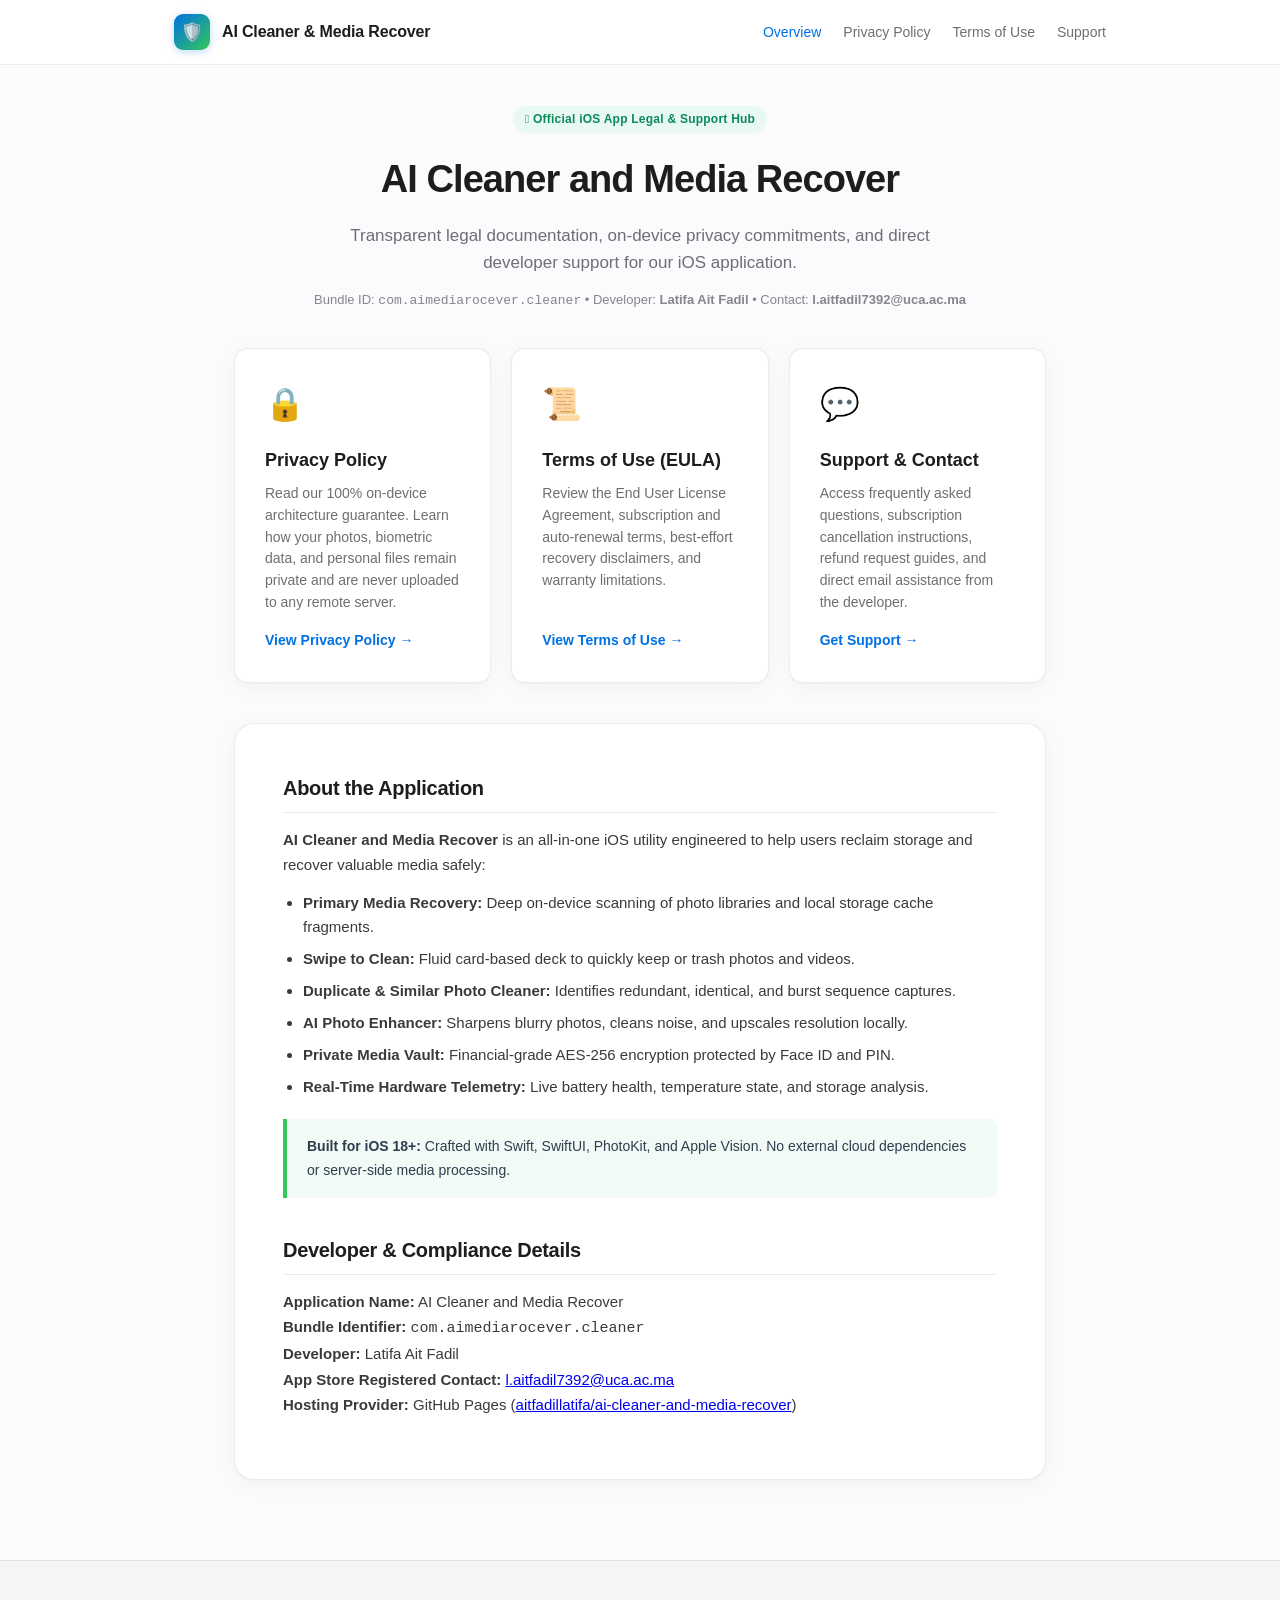
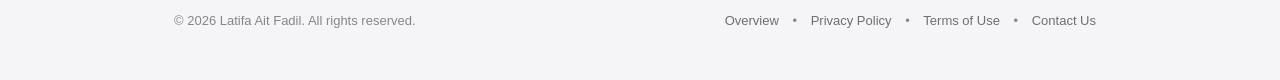
==== index.html @ 5654f518 "Add Privacy Policy, Terms of Use (EULA), Contact Support, and Legal Hub pages" ====
<!DOCTYPE html>
<html lang="en">
<head>
    <meta charset="UTF-8">
    <meta name="viewport" content="width=device-width, initial-scale=1.0">
    <title>AI Cleaner and Media Recover — Legal & Support Hub</title>
    <link rel="stylesheet" href="style.css">
    <meta name="description" content="Official Legal Hub, Privacy Policy, Terms of Use, and Support Center for AI Cleaner and Media Recover iOS Application.">
</head>
<body>

<header>
    <div class="nav-container">
        <a href="index.html" class="brand">
            <div class="brand-icon">🛡️</div>
            <span class="brand-title">AI Cleaner & Media Recover</span>
        </a>
        <nav>
            <a href="index.html" class="active">Overview</a>
            <a href="privacy.html">Privacy Policy</a>
            <a href="terms.html">Terms of Use</a>
            <a href="contact.html">Support</a>
        </nav>
    </div>
</header>

<main class="container">
    <div class="page-hero">
        <div class="badge"> Official iOS App Legal & Support Hub</div>
        <h1 class="page-title">AI Cleaner and Media Recover</h1>
        <p class="page-subtitle">Transparent legal documentation, on-device privacy commitments, and direct developer support for our iOS application.</p>
        <p class="meta-info">Bundle ID: <code>com.aimediarocever.cleaner</code> &bull; Developer: <strong>Latifa Ait Fadil</strong> &bull; Contact: <strong>l.aitfadil7392@uca.ac.ma</strong></p>
    </div>

    <!-- Navigation Hub Cards -->
    <div class="hub-grid">
        <a href="privacy.html" class="hub-card">
            <div class="hub-card-icon">🔒</div>
            <h3>Privacy Policy</h3>
            <p>Read our 100% on-device architecture guarantee. Learn how your photos, biometric data, and personal files remain private and are never uploaded to any remote server.</p>
            <div class="hub-card-link">View Privacy Policy &rarr;</div>
        </a>

        <a href="terms.html" class="hub-card">
            <div class="hub-card-icon">📜</div>
            <h3>Terms of Use (EULA)</h3>
            <p>Review the End User License Agreement, subscription and auto-renewal terms, best-effort recovery disclaimers, and warranty limitations.</p>
            <div class="hub-card-link">View Terms of Use &rarr;</div>
        </a>

        <a href="contact.html" class="hub-card">
            <div class="hub-card-icon">💬</div>
            <h3>Support & Contact</h3>
            <p>Access frequently asked questions, subscription cancellation instructions, refund request guides, and direct email assistance from the developer.</p>
            <div class="hub-card-link">Get Support &rarr;</div>
        </a>
    </div>

    <!-- Core App Features & Architecture Card -->
    <article class="legal-card" style="margin-top: 40px;">
        <section class="legal-section">
            <h2>About the Application</h2>
            <p><strong>AI Cleaner and Media Recover</strong> is an all-in-one iOS utility engineered to help users reclaim storage and recover valuable media safely:</p>
            <ul>
                <li><strong>Primary Media Recovery:</strong> Deep on-device scanning of photo libraries and local storage cache fragments.</li>
                <li><strong>Swipe to Clean:</strong> Fluid card-based deck to quickly keep or trash photos and videos.</li>
                <li><strong>Duplicate & Similar Photo Cleaner:</strong> Identifies redundant, identical, and burst sequence captures.</li>
                <li><strong>AI Photo Enhancer:</strong> Sharpens blurry photos, cleans noise, and upscales resolution locally.</li>
                <li><strong>Private Media Vault:</strong> Financial-grade AES-256 encryption protected by Face ID and PIN.</li>
                <li><strong>Real-Time Hardware Telemetry:</strong> Live battery health, temperature state, and storage analysis.</li>
            </ul>

            <div class="callout success">
                <p><strong>Built for iOS 18+:</strong> Crafted with Swift, SwiftUI, PhotoKit, and Apple Vision. No external cloud dependencies or server-side media processing.</p>
            </div>
        </section>

        <section class="legal-section">
            <h2>Developer & Compliance Details</h2>
            <p><strong>Application Name:</strong> AI Cleaner and Media Recover<br>
            <strong>Bundle Identifier:</strong> <code>com.aimediarocever.cleaner</code><br>
            <strong>Developer:</strong> Latifa Ait Fadil<br>
            <strong>App Store Registered Contact:</strong> <a href="mailto:l.aitfadil7392@uca.ac.ma">l.aitfadil7392@uca.ac.ma</a><br>
            <strong>Hosting Provider:</strong> GitHub Pages (<a href="https://github.com/aitfadillatifa/ai-cleaner-and-media-recover" target="_blank" rel="noopener">aitfadillatifa/ai-cleaner-and-media-recover</a>)</p>
        </section>
    </article>
</main>

<footer>
    <div class="nav-container">
        <p>&copy; 2026 Latifa Ait Fadil. All rights reserved.</p>
        <p>
            <a href="index.html">Overview</a> &bull;
            <a href="privacy.html">Privacy Policy</a> &bull;
            <a href="terms.html">Terms of Use</a> &bull;
            <a href="contact.html">Contact Us</a>
        </p>
    </div>
</footer>

</body>
</html>
---- style.css ----
:root {
    --primary: #0071e3;
    --primary-hover: #0077ed;
    --primary-subtle: #e8f2fc;
    --text-primary: #1d1d1f;
    --text-secondary: #6e6e73;
    --text-tertiary: #86868b;
    --bg-page: #fbfbfd;
    --bg-card: #ffffff;
    --border-color: #d2d2d7;
    --border-subtle: rgba(0, 0, 0, 0.08);
    --badge-bg: #e8f8f2;
    --badge-text: #0d8a5a;
    --radius-sm: 8px;
    --radius-md: 14px;
    --radius-lg: 20px;
    --shadow-card: 0 4px 20px rgba(0, 0, 0, 0.04), 0 1px 3px rgba(0, 0, 0, 0.02);
    --shadow-elevated: 0 12px 32px rgba(0, 0, 0, 0.08), 0 2px 6px rgba(0, 0, 0, 0.04);
}

* {
    margin: 0;
    padding: 0;
    box-sizing: border-box;
}

body {
    font-family: -apple-system, BlinkMacSystemFont, "SF Pro Text", "SF Pro Display", "Segoe UI", Roboto, Helvetica, Arial, sans-serif;
    background-color: var(--bg-page);
    color: var(--text-primary);
    line-height: 1.6;
    -webkit-font-smoothing: antialiased;
    -moz-osx-font-smoothing: grayscale;
}

/* Header & Nav */
header {
    background: rgba(255, 255, 255, 0.85);
    backdrop-filter: blur(20px);
    -webkit-backdrop-filter: blur(20px);
    border-bottom: 1px solid var(--border-subtle);
    position: sticky;
    top: 0;
    z-index: 100;
}

.nav-container {
    max-width: 980px;
    margin: 0 auto;
    padding: 14px 24px;
    display: flex;
    align-items: center;
    justify-content: space-between;
}

.brand {
    display: flex;
    align-items: center;
    gap: 12px;
    text-decoration: none;
    color: var(--text-primary);
}

.brand-icon {
    width: 36px;
    height: 36px;
    background: linear-gradient(135deg, #0071e3, #34c759);
    border-radius: 9px;
    display: flex;
    align-items: center;
    justify-content: center;
    color: white;
    font-size: 18px;
    box-shadow: 0 2px 8px rgba(0, 113, 227, 0.25);
}

.brand-title {
    font-size: 16px;
    font-weight: 600;
    letter-spacing: -0.01em;
}

nav {
    display: flex;
    align-items: center;
    gap: 22px;
}

nav a {
    text-decoration: none;
    color: var(--text-secondary);
    font-size: 14px;
    font-weight: 500;
    transition: color 0.18s ease;
}

nav a:hover, nav a.active {
    color: var(--primary);
}

/* Main Container */
.container {
    max-width: 860px;
    margin: 40px auto 80px auto;
    padding: 0 24px;
}

/* Page Hero */
.page-hero {
    text-align: center;
    margin-bottom: 36px;
}

.badge {
    display: inline-flex;
    align-items: center;
    gap: 6px;
    padding: 4px 12px;
    border-radius: 999px;
    font-size: 12px;
    font-weight: 600;
    background: var(--badge-bg);
    color: var(--badge-text);
    margin-bottom: 16px;
    letter-spacing: 0.02em;
}

.badge.purple {
    background: #f1edfc;
    color: #6e40c9;
}

.page-title {
    font-size: 38px;
    font-weight: 700;
    letter-spacing: -0.025em;
    color: var(--text-primary);
    margin-bottom: 12px;
}

.page-subtitle {
    font-size: 17px;
    color: var(--text-secondary);
    max-width: 620px;
    margin: 0 auto;
}

.meta-info {
    margin-top: 14px;
    font-size: 13px;
    color: var(--text-tertiary);
}

/* Legal Content Card */
.legal-card {
    background: var(--bg-card);
    border-radius: var(--radius-lg);
    border: 1px solid var(--border-subtle);
    padding: 48px;
    box-shadow: var(--shadow-card);
}

.legal-section {
    margin-bottom: 36px;
}

.legal-section:last-child {
    margin-bottom: 0;
}

.legal-section h2 {
    font-size: 20px;
    font-weight: 700;
    letter-spacing: -0.015em;
    color: var(--text-primary);
    margin-bottom: 14px;
    padding-bottom: 8px;
    border-bottom: 1px solid var(--border-subtle);
}

.legal-section h3 {
    font-size: 16px;
    font-weight: 600;
    margin: 16px 0 8px 0;
    color: var(--text-primary);
}

.legal-section p {
    font-size: 15px;
    color: #3a3a3c;
    margin-bottom: 14px;
    line-height: 1.68;
}

.legal-section ul {
    margin-left: 20px;
    margin-bottom: 16px;
}

.legal-section li {
    font-size: 15px;
    color: #3a3a3c;
    margin-bottom: 8px;
    line-height: 1.6;
}

/* Callout Box */
.callout {
    background: #f5f8ff;
    border-left: 4px solid var(--primary);
    border-radius: 0 var(--radius-sm) var(--radius-sm) 0;
    padding: 16px 20px;
    margin: 20px 0;
}

.callout.warning {
    background: #fff9f0;
    border-left-color: #ff9500;
}

.callout.success {
    background: #f2faf5;
    border-left-color: #34c759;
}

.callout p {
    font-size: 14px;
    color: #2c3e50;
    margin: 0;
}

/* FAQ Accordion / Cards */
.faq-grid {
    display: grid;
    grid-template-columns: 1fr;
    gap: 16px;
    margin-top: 24px;
}

.faq-card {
    background: white;
    border: 1px solid var(--border-subtle);
    border-radius: var(--radius-md);
    padding: 24px;
    box-shadow: var(--shadow-card);
}

.faq-card h3 {
    font-size: 17px;
    font-weight: 600;
    color: var(--text-primary);
    margin-bottom: 10px;
}

.faq-card p {
    font-size: 14.5px;
    color: var(--text-secondary);
    line-height: 1.6;
}

/* Contact Form & Actions */
.contact-actions {
    display: flex;
    gap: 14px;
    margin-top: 24px;
    flex-wrap: wrap;
}

.btn {
    display: inline-flex;
    align-items: center;
    gap: 8px;
    padding: 12px 24px;
    border-radius: 12px;
    font-size: 15px;
    font-weight: 600;
    text-decoration: none;
    transition: all 0.18s ease;
    cursor: pointer;
    border: none;
}

.btn-primary {
    background: var(--primary);
    color: white;
    box-shadow: 0 4px 12px rgba(0, 113, 227, 0.25);
}

.btn-primary:hover {
    background: var(--primary-hover);
    transform: translateY(-1px);
}

.btn-secondary {
    background: white;
    color: var(--text-primary);
    border: 1px solid var(--border-color);
}

.btn-secondary:hover {
    background: #f5f5f7;
}

/* Hub Grid */
.hub-grid {
    display: grid;
    grid-template-columns: repeat(auto-fit, minmax(250px, 1fr));
    gap: 20px;
    margin-top: 36px;
}

.hub-card {
    background: white;
    border: 1px solid var(--border-subtle);
    border-radius: var(--radius-md);
    padding: 30px;
    text-decoration: none;
    color: inherit;
    transition: all 0.2s ease;
    box-shadow: var(--shadow-card);
    display: flex;
    flex-direction: column;
}

.hub-card:hover {
    transform: translateY(-3px);
    box-shadow: var(--shadow-elevated);
    border-color: var(--primary);
}

.hub-card-icon {
    font-size: 32px;
    margin-bottom: 16px;
}

.hub-card h3 {
    font-size: 18px;
    font-weight: 700;
    margin-bottom: 8px;
    color: var(--text-primary);
}

.hub-card p {
    font-size: 14px;
    color: var(--text-secondary);
    line-height: 1.55;
    flex-grow: 1;
}

.hub-card-link {
    margin-top: 16px;
    font-size: 14px;
    font-weight: 600;
    color: var(--primary);
    display: flex;
    align-items: center;
    gap: 4px;
}

/* Footer */
footer {
    background: #f5f5f7;
    border-top: 1px solid var(--border-subtle);
    padding: 36px 24px;
    text-align: center;
    font-size: 13px;
    color: var(--text-tertiary);
}

footer a {
    color: var(--text-secondary);
    text-decoration: none;
    margin: 0 10px;
}

footer a:hover {
    color: var(--primary);
}

@media (max-width: 640px) {
    .legal-card {
        padding: 24px;
    }
    .page-title {
        font-size: 28px;
    }
    .nav-container {
        flex-direction: column;
        gap: 12px;
    }
}
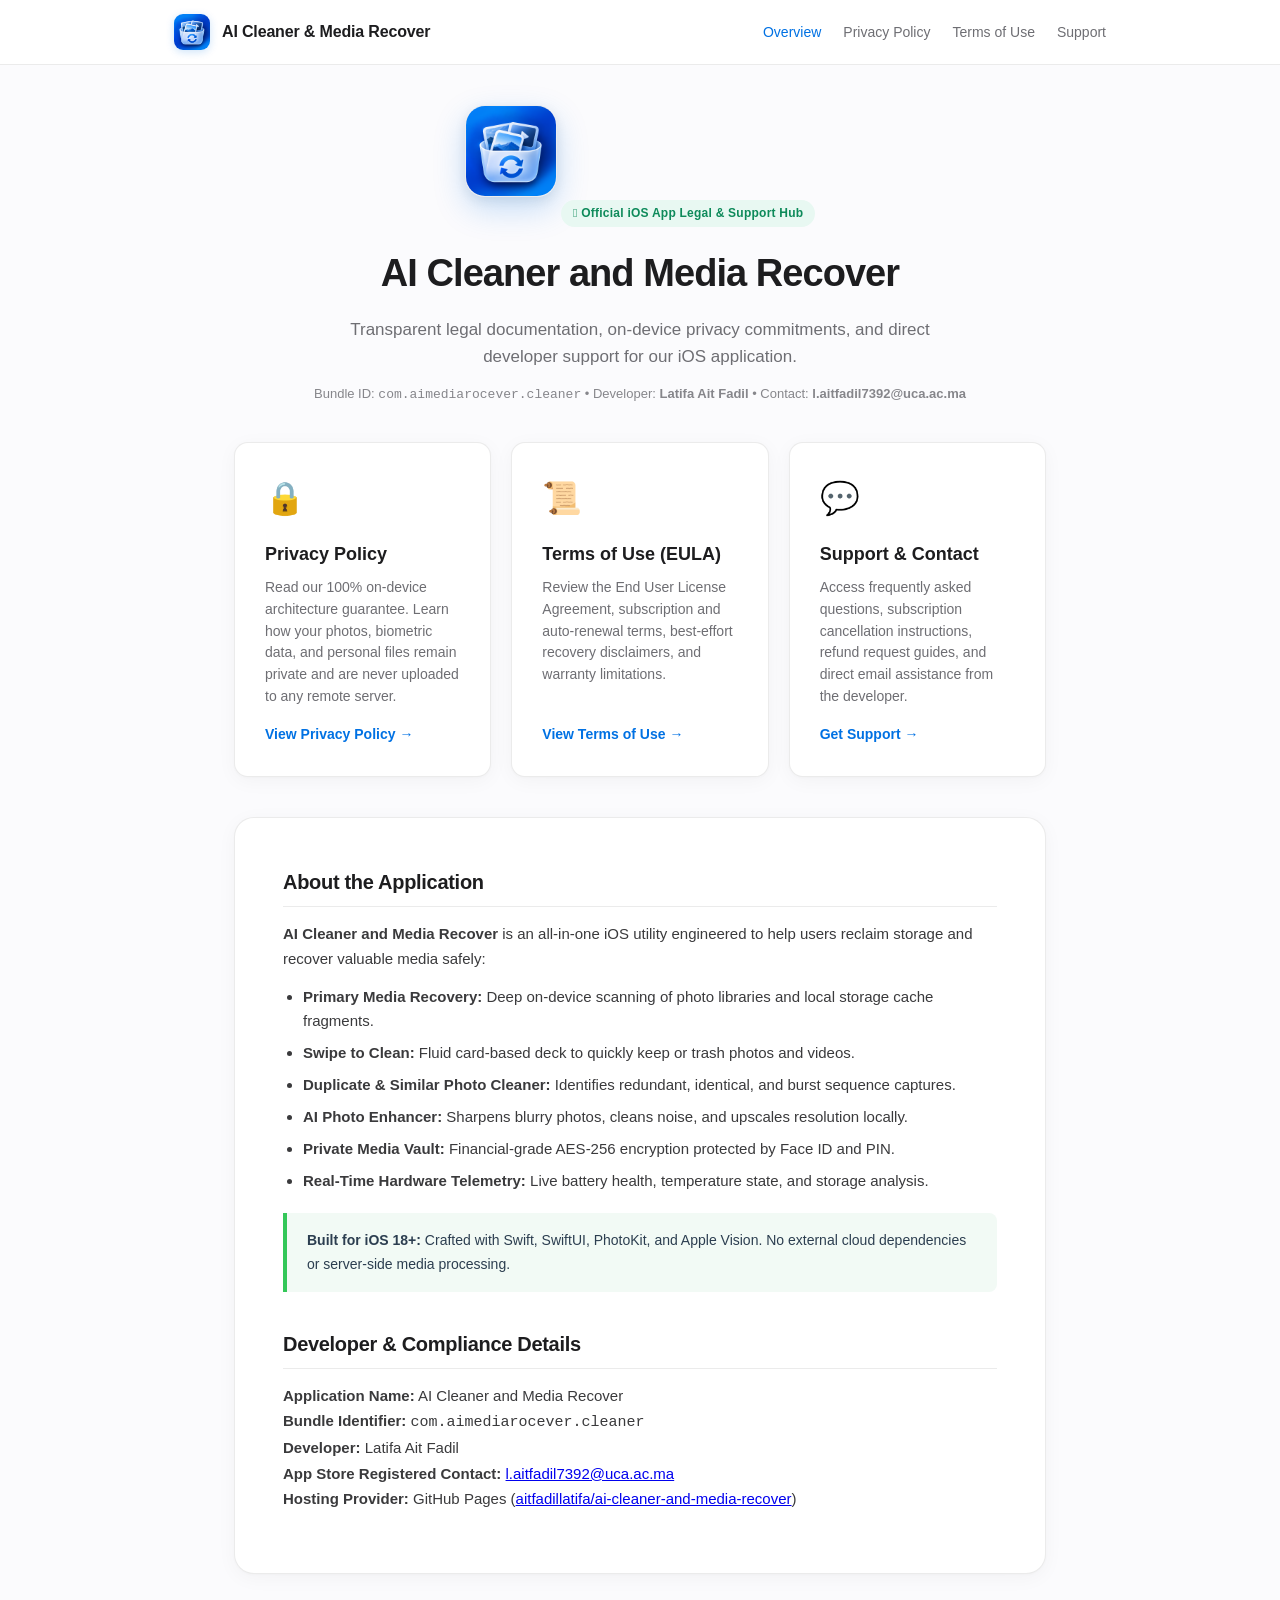
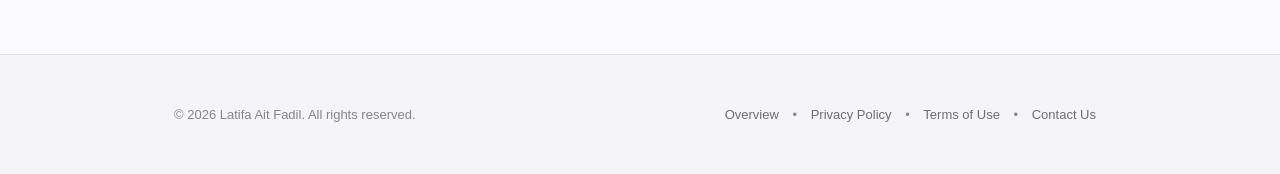
==== commit 4ba14611: "Add official app logo to navbar, hero section, and favicons" ====
--- a/index.html
+++ b/index.html
@@ -4,6 +4,8 @@
     <meta charset="UTF-8">
     <meta name="viewport" content="width=device-width, initial-scale=1.0">
     <title>AI Cleaner and Media Recover — Legal & Support Hub</title>
+    <link rel="icon" type="image/png" href="favicon.png">
+    <link rel="apple-touch-icon" href="logo.png">
     <link rel="stylesheet" href="style.css">
     <meta name="description" content="Official Legal Hub, Privacy Policy, Terms of Use, and Support Center for AI Cleaner and Media Recover iOS Application.">
 </head>
@@ -12,7 +14,7 @@
 <header>
     <div class="nav-container">
         <a href="index.html" class="brand">
-            <div class="brand-icon">🛡️</div>
+            <img src="logo.png" alt="AI Cleaner & Media Recover Logo" class="brand-logo">
             <span class="brand-title">AI Cleaner & Media Recover</span>
         </a>
         <nav>
@@ -26,6 +28,7 @@
 
 <main class="container">
     <div class="page-hero">
+        <img src="logo.png" alt="AI Cleaner and Media Recover App Icon" class="hero-app-icon">
         <div class="badge"> Official iOS App Legal & Support Hub</div>
         <h1 class="page-title">AI Cleaner and Media Recover</h1>
         <p class="page-subtitle">Transparent legal documentation, on-device privacy commitments, and direct developer support for our iOS application.</p>
@@ -100,3 +103,4 @@
 
 </body>
 </html>
+
--- a/style.css
+++ b/style.css
@@ -61,6 +61,26 @@
     color: var(--text-primary);
 }
 
+.brand-logo {
+    width: 36px;
+    height: 36px;
+    border-radius: 9px;
+    object-fit: cover;
+    display: block;
+    box-shadow: 0 2px 8px rgba(0, 113, 227, 0.2);
+}
+
+.hero-app-icon {
+    width: 92px;
+    height: 92px;
+    border-radius: 20px;
+    object-fit: cover;
+    box-shadow: 0 12px 32px rgba(0, 113, 227, 0.22), 0 4px 12px rgba(0, 0, 0, 0.08);
+    margin-bottom: 20px;
+    border: 1px solid rgba(0, 0, 0, 0.06);
+    display: inline-block;
+}
+
 .brand-icon {
     width: 36px;
     height: 36px;
@@ -389,3 +409,4 @@
         gap: 12px;
     }
 }
+
